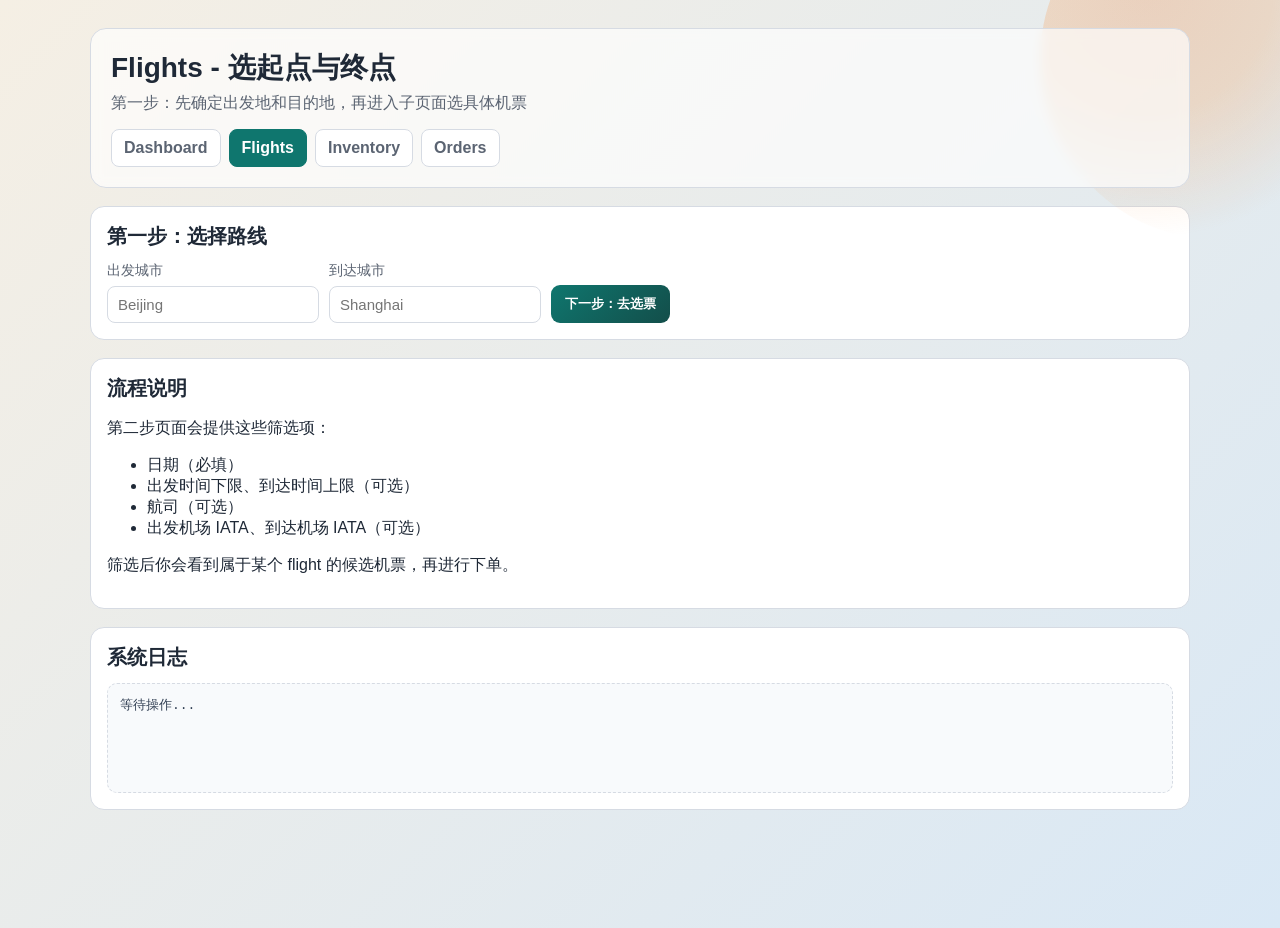
==== client/flights.html @ 11f736d2 "order" ====
<!doctype html>
<html lang="zh-CN">
  <head>
    <meta charset="UTF-8" />
    <meta name="viewport" content="width=device-width, initial-scale=1.0" />
    <title>票务系统 - Flights Step 1</title>
    <link rel="stylesheet" href="./style.css" />
  </head>
  <body>
    <div class="bg-shape"></div>
    <main class="page">
      <header class="hero">
        <h1>Flights - 选起点与终点</h1>
        <p>第一步：先确定出发地和目的地，再进入子页面选具体机票</p>
        <nav class="top-nav">
          <a class="nav-link" href="./index.html">Dashboard</a>
          <a class="nav-link active" href="./flights.html">Flights</a>
          <a class="nav-link" href="./inventory.html">Inventory</a>
          <a class="nav-link" href="./orders.html">Orders</a>
        </nav>
      </header>

      <section class="panel">
        <h2>第一步：选择路线</h2>
        <form id="search-form" class="inline-fields">
          <label>出发城市 <input id="dep" list="dep-city-list" required placeholder="Beijing" autocomplete="off" /></label>
          <datalist id="dep-city-list"></datalist>
          <label>到达城市 <input id="arr" list="arr-city-list" required placeholder="Shanghai" autocomplete="off" /></label>
          <datalist id="arr-city-list"></datalist>
          <button type="submit">下一步：去选票</button>
        </form>
      </section>

      <section class="panel">
        <h2>流程说明</h2>
        <p>第二步页面会提供这些筛选项：</p>
        <ul>
          <li>日期（必填）</li>
          <li>出发时间下限、到达时间上限（可选）</li>
          <li>航司（可选）</li>
          <li>出发机场 IATA、到达机场 IATA（可选）</li>
        </ul>
        <p>筛选后你会看到属于某个 flight 的候选机票，再进行下单。</p>
      </section>

      <section class="panel">
        <h2>系统日志</h2>
        <pre id="log" class="log-box">等待操作...</pre>
      </section>
    </main>

    <script type="module" src="./js/flights.js"></script>
  </body>
</html>
---- client/style.css ----
:root {
  --bg-1: #f5efe4;
  --bg-2: #d9e8f5;
  --panel: #ffffff;
  --ink: #1f2937;
  --muted: #5b6472;
  --line: #d6dbe3;
  --accent: #0f766e;
  --accent-2: #134e4a;
}

* {
  box-sizing: border-box;
}

body {
  margin: 0;
  font-family: "Segoe UI", "Microsoft YaHei", sans-serif;
  color: var(--ink);
  background: linear-gradient(135deg, var(--bg-1), var(--bg-2));
  min-height: 100vh;
}

.bg-shape {
  position: fixed;
  right: -120px;
  top: -120px;
  width: 360px;
  height: 360px;
  border-radius: 50%;
  background: radial-gradient(circle at 30% 30%, #f97316, #fb923c, transparent 70%);
  opacity: 0.22;
  pointer-events: none;
}

.page {
  width: min(1100px, 92vw);
  margin: 28px auto;
  display: grid;
  gap: 18px;
}

.hero {
  background: rgba(255, 255, 255, 0.65);
  backdrop-filter: blur(6px);
  border: 1px solid var(--line);
  border-radius: 16px;
  padding: 20px;
}

.hero h1 {
  margin: 0 0 6px;
  font-size: 28px;
}

.hero p {
  margin: 0;
  color: var(--muted);
}

.panel {
  background: var(--panel);
  border: 1px solid var(--line);
  border-radius: 14px;
  padding: 16px;
}

.panel h2 {
  margin: 0 0 12px;
  font-size: 20px;
}

.panel-title-row {
  display: flex;
  align-items: center;
  justify-content: space-between;
  gap: 10px;
  margin-bottom: 10px;
}

.grid {
  display: grid;
  gap: 18px;
  grid-template-columns: repeat(2, minmax(0, 1fr));
}

.form {
  display: grid;
  gap: 10px;
}

.form-inline {
  display: flex;
  flex-wrap: wrap;
  align-items: end;
  gap: 10px;
}

label {
  display: grid;
  gap: 6px;
  font-size: 14px;
  color: var(--muted);
}

input {
  width: 100%;
  border: 1px solid var(--line);
  border-radius: 8px;
  padding: 9px 10px;
  font-size: 15px;
  outline: none;
}

input:focus {
  border-color: var(--accent);
  box-shadow: 0 0 0 3px rgba(15, 118, 110, 0.15);
}

button {
  border: 0;
  border-radius: 9px;
  background: linear-gradient(135deg, var(--accent), var(--accent-2));
  color: #fff;
  padding: 10px 14px;
  font-weight: 600;
  cursor: pointer;
}

button:hover {
  filter: brightness(1.06);
}

.table-wrap {
  overflow: auto;
}

table {
  width: 100%;
  border-collapse: collapse;
}

th,
td {
  border-bottom: 1px solid var(--line);
  text-align: left;
  padding: 10px 8px;
  font-size: 14px;
}

.log-box {
  margin: 0;
  min-height: 110px;
  padding: 12px;
  border-radius: 10px;
  border: 1px dashed var(--line);
  background: #f8fafc;
  color: #334155;
  white-space: pre-wrap;
}

@media (max-width: 900px) {
  .grid {
    grid-template-columns: 1fr;
  }
}
  
.hidden {
  display: none !important;
}

.hero-top {
  display: flex;
  justify-content: space-between;
  align-items: center;
  flex-wrap: wrap;
  gap: 10px;
}

.user-context label {
  display: flex;
  align-items: center;
  gap: 8px;
  font-weight: bold;
  color: var(--ink);
}

.user-context input {
  width: 80px;
  padding: 6px;
  font-size: 16px;
}

.top-nav {
  margin-top: 15px;
  display: flex;
  gap: 8px;
  flex-wrap: wrap;
}

.nav-btn {
  background: transparent;
  color: var(--muted);
  border: 1px solid var(--line);
  border-radius: 8px;
  background-color: var(--panel);
}

.nav-btn.active {
  background: var(--accent);
  color: #fff;
  border-color: var(--accent);
}

.nav-link {
  text-decoration: none;
  color: var(--muted);
  border: 1px solid var(--line);
  border-radius: 8px;
  background: #fff;
  padding: 9px 12px;
  font-weight: 600;
}

.nav-link.active {
  background: var(--accent);
  border-color: var(--accent);
  color: #fff;
}

.cards {
  grid-template-columns: repeat(3, minmax(0, 1fr));
}

.stat h3 {
  margin: 0;
  font-size: 14px;
  color: var(--muted);
}

.big {
  margin: 8px 0 12px;
  font-size: 30px;
  font-weight: 700;
}

.quick-actions {
  display: grid;
  grid-template-columns: repeat(3, minmax(0, 1fr));
  gap: 10px;
}

.action-link {
  display: block;
  text-decoration: none;
  border: 1px solid var(--line);
  border-radius: 10px;
  padding: 12px;
  color: var(--ink);
  background: #f8fafc;
  font-weight: 600;
}

.action-link:hover {
  border-color: var(--accent);
  color: var(--accent-2);
}

.inline-fields {
  display: flex;
  flex-wrap: wrap;
  gap: 10px;
  align-items: end;
}

.inline-fields > label {
  min-width: 180px;
}

.mini-btn {
  padding: 6px 9px;
  font-size: 12px;
  margin-right: 6px;
}

.date-tabs {
  display: flex;
  gap: 8px;
  flex-wrap: wrap;
  margin-bottom: 12px;
}

.date-tab {
  border: 1px solid var(--line);
  background: #fff;
  color: var(--ink);
  border-radius: 8px;
  padding: 8px 10px;
  cursor: pointer;
  font-weight: 600;
}

.date-tab.active {
  background: var(--accent);
  border-color: var(--accent);
  color: #fff;
}

@media (max-width: 900px) {
  .cards,
  .quick-actions {
    grid-template-columns: 1fr;
  }
}
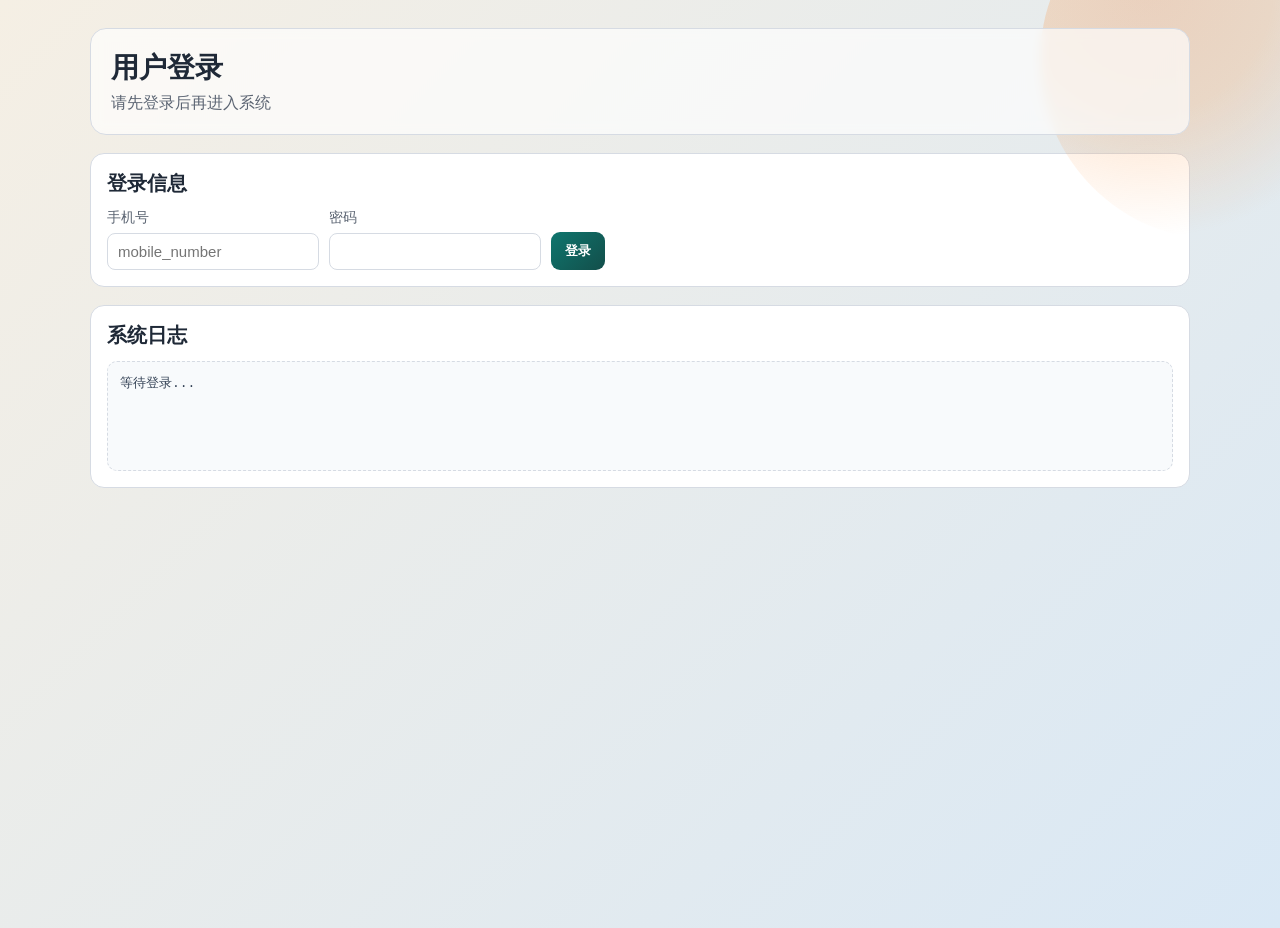
==== commit 66a1c71c: "增加登录" ====
--- a/client/flights.html
+++ b/client/flights.html
@@ -12,6 +12,7 @@
       <header class="hero">
         <h1>Flights - 选起点与终点</h1>
         <p>第一步：先确定出发地和目的地，再进入子页面选具体机票</p>
+        <p>当前登录用户: <strong id="current-passenger">-</strong> <button id="btn-logout" type="button">退出登录</button></p>
         <nav class="top-nav">
           <a class="nav-link" href="./index.html">Dashboard</a>
           <a class="nav-link active" href="./flights.html">Flights</a>
